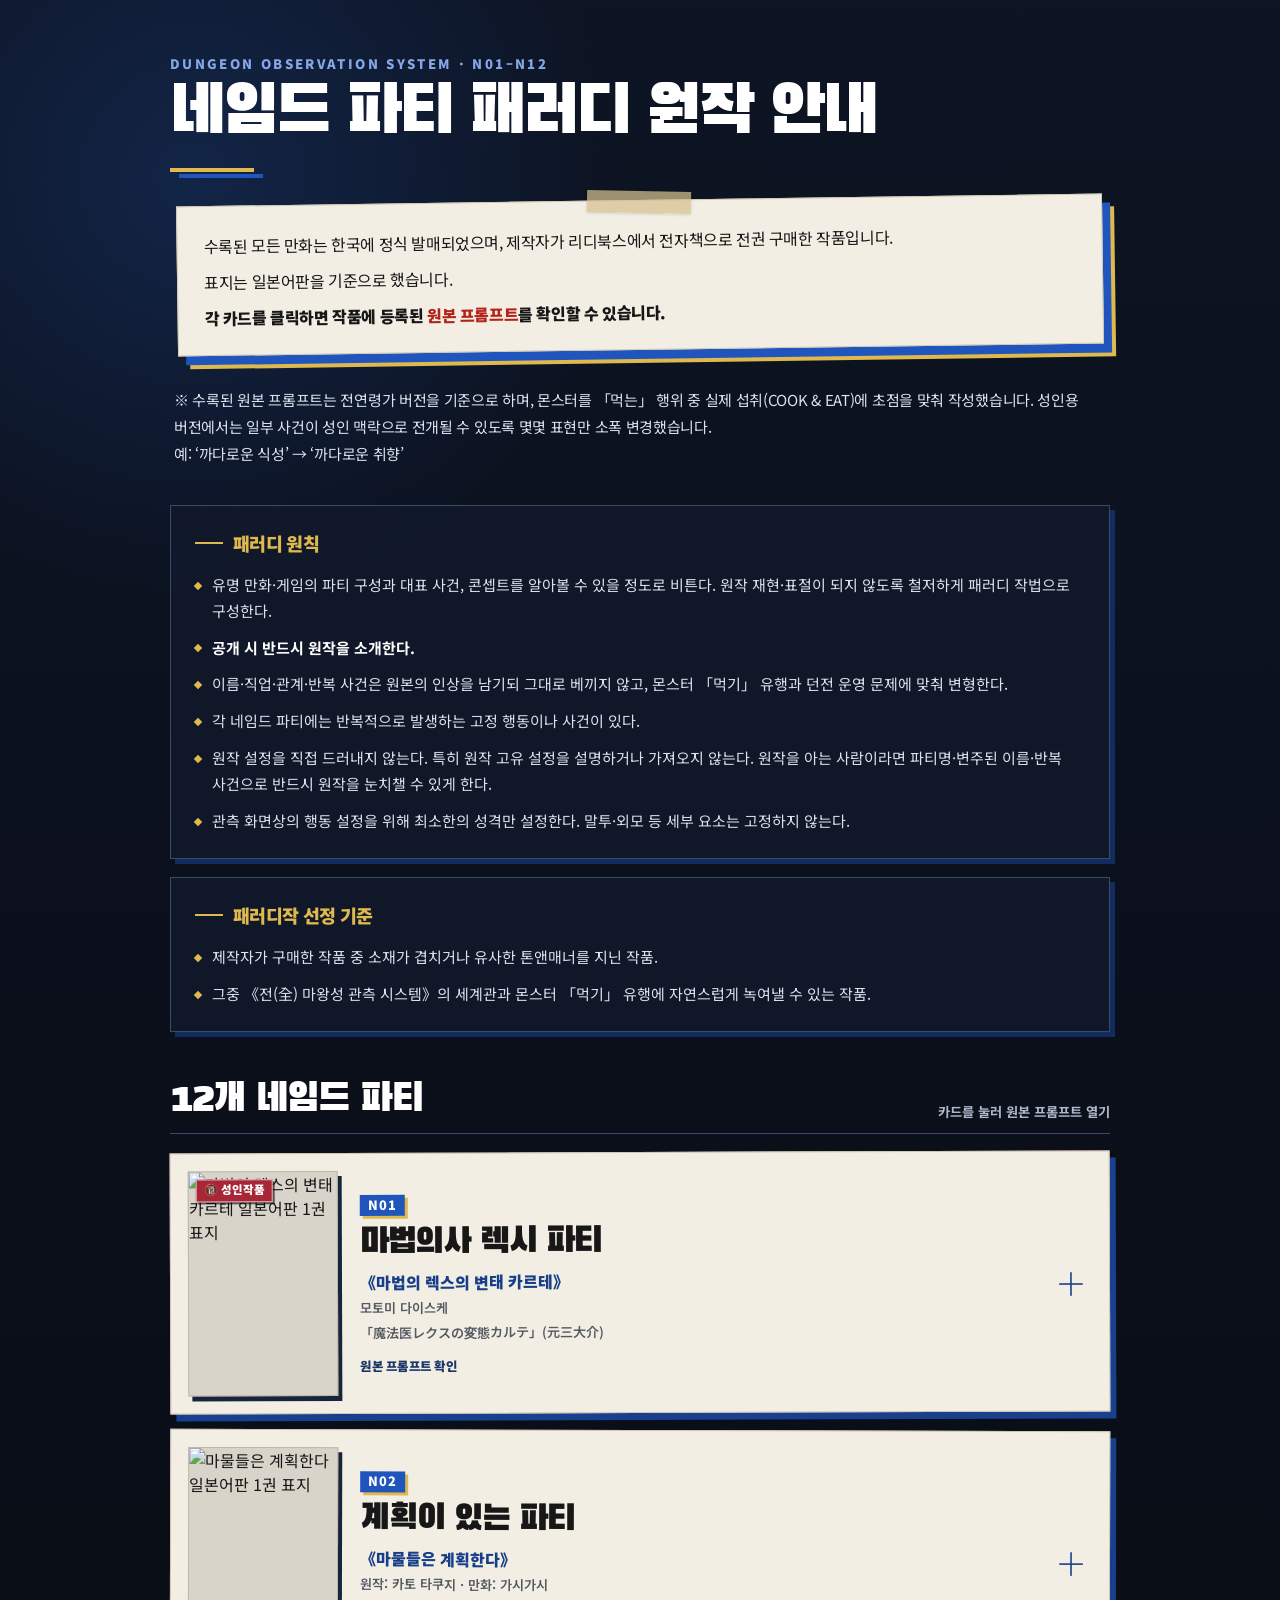
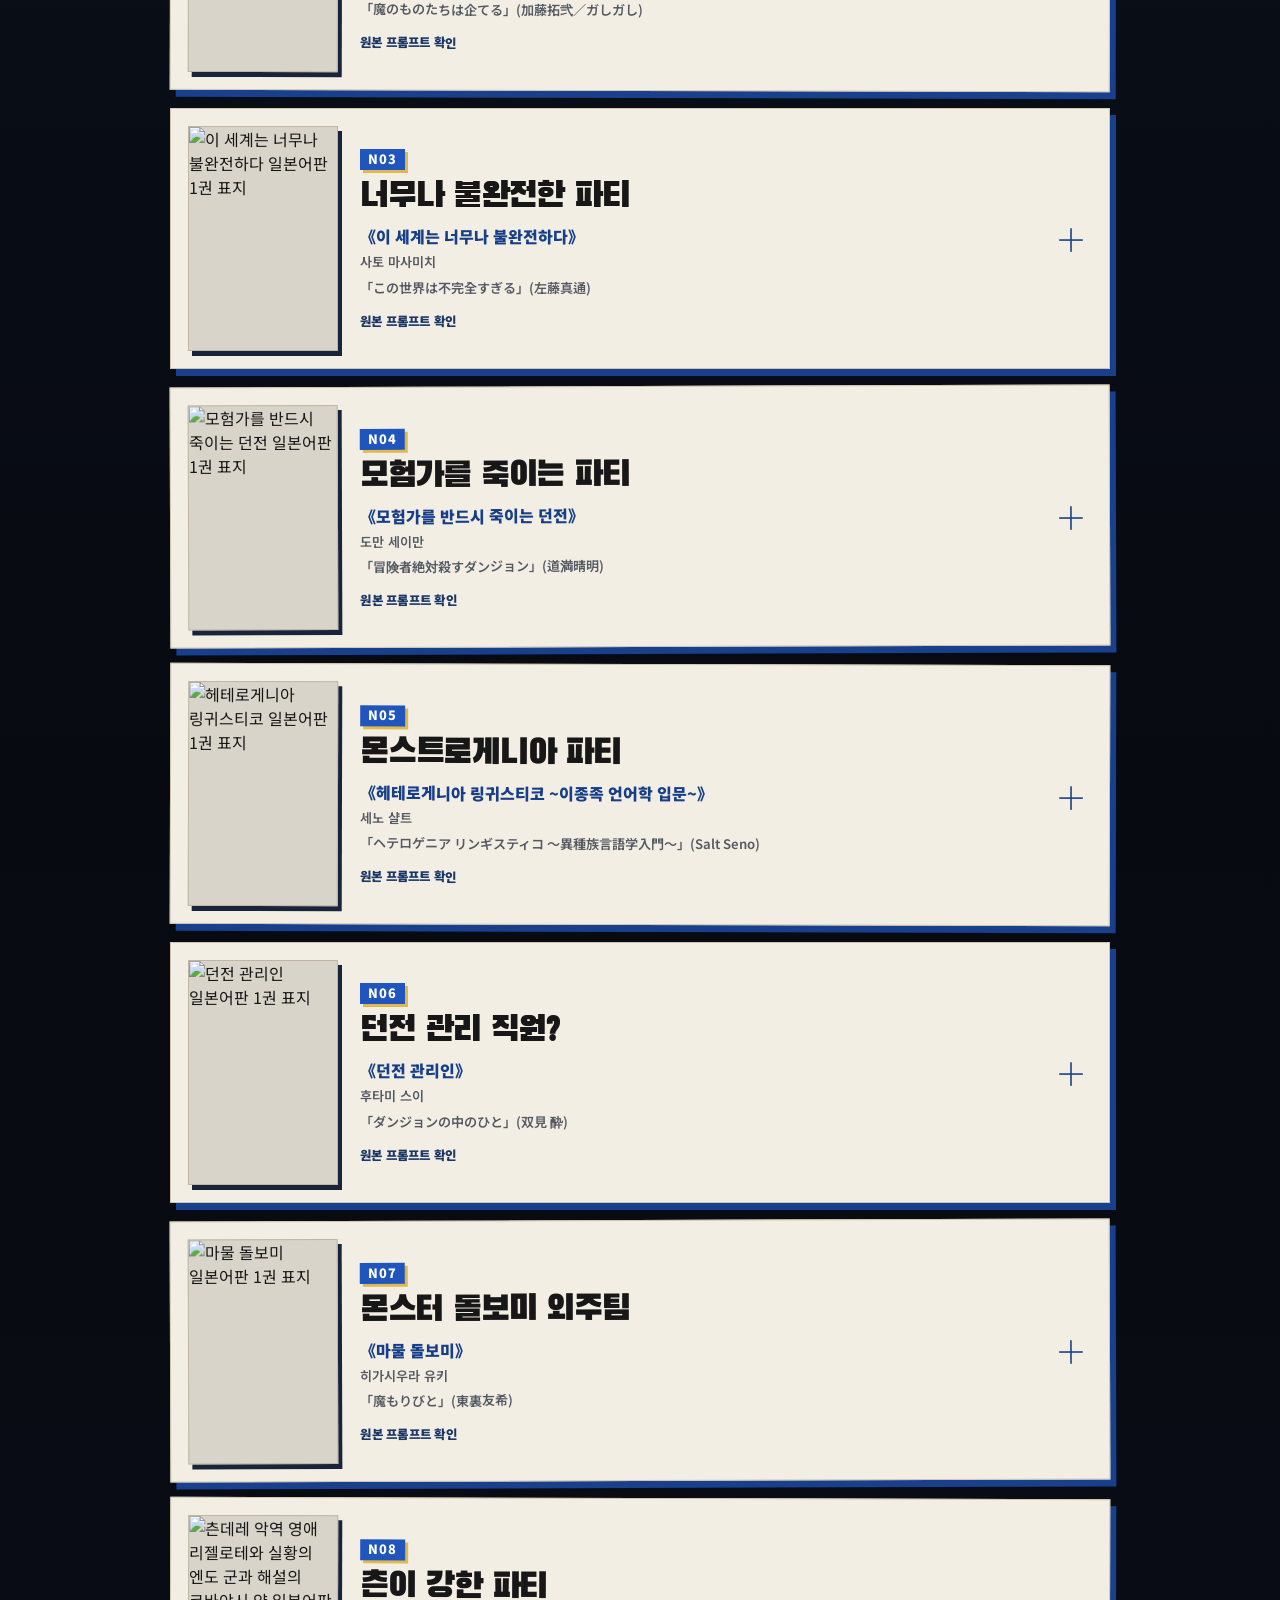
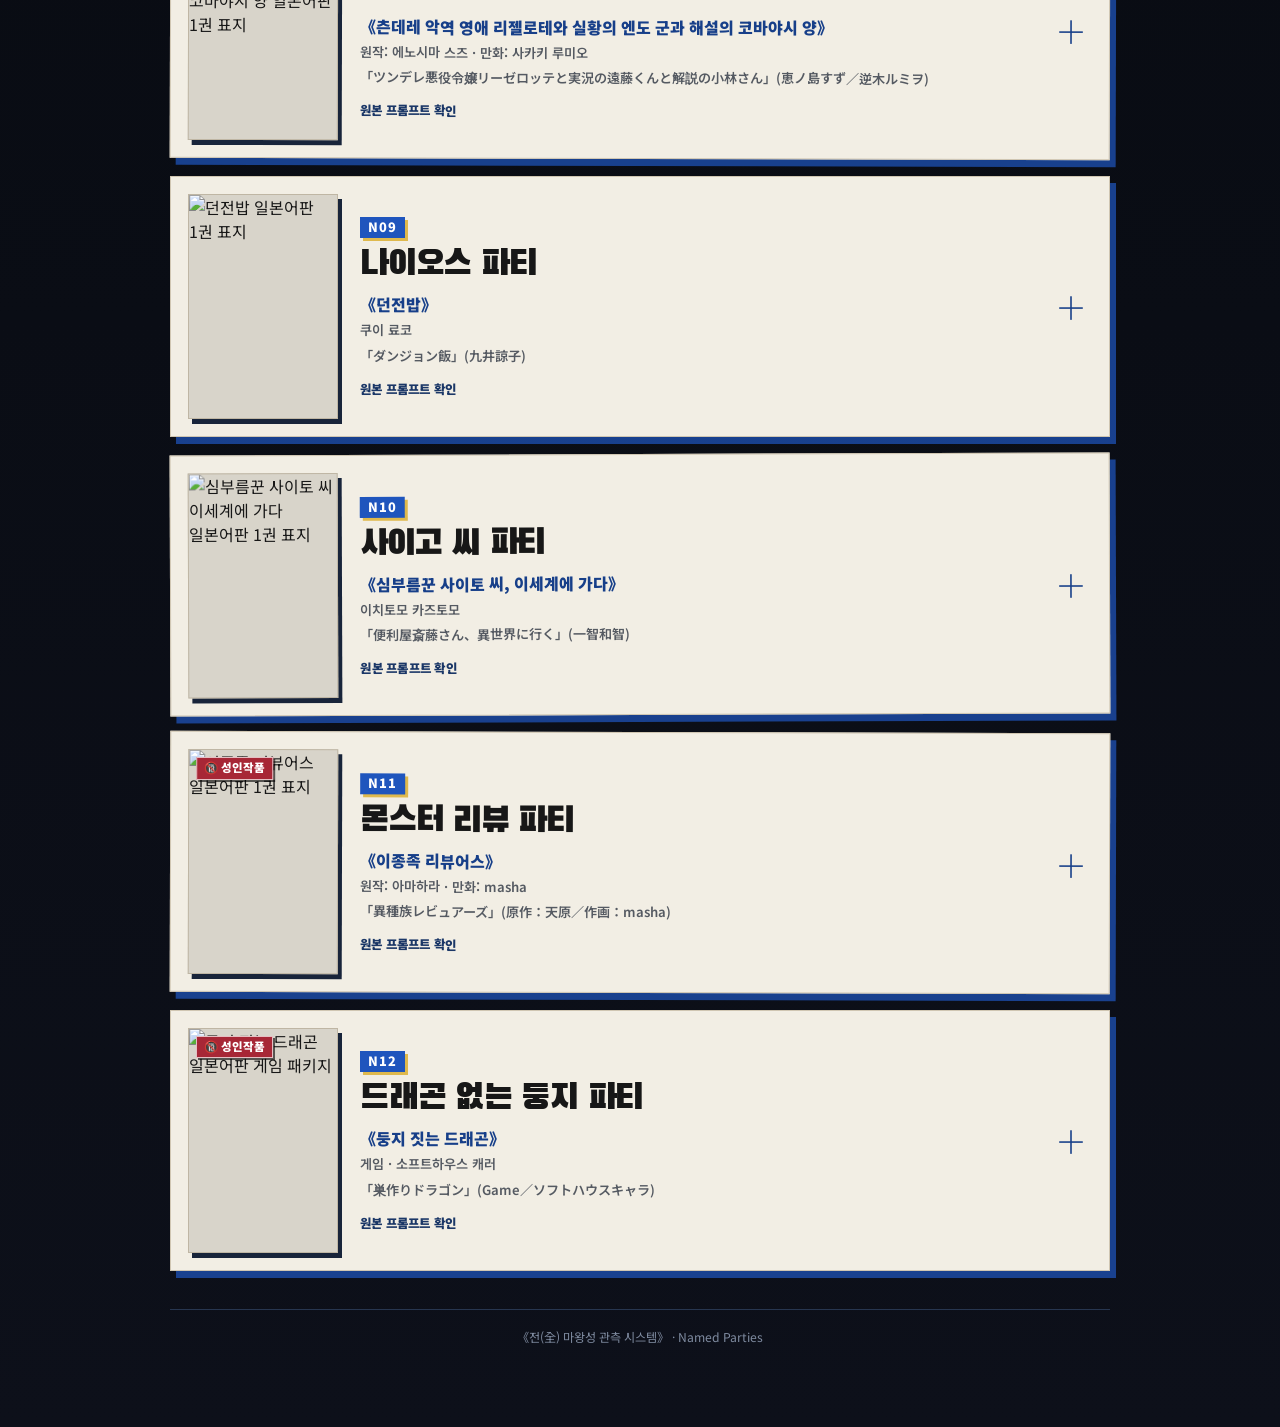
==== dungeon/named-parties.html @ c0ef1262 "Rename index.html to named-parties.html" ====
<!doctype html>
<html lang="ko">
<head>
  <meta charset="utf-8">
  <meta name="viewport" content="width=device-width, initial-scale=1">
  <meta name="description" content="《전(全) 마왕성 관측 시스템》 네임드 파티의 패러디 원작과 원본 프롬프트 안내">
  <title>네임드 파티 패러디 원작 안내</title>
  <link rel="preconnect" href="https://fonts.googleapis.com">
  <link rel="preconnect" href="https://fonts.gstatic.com" crossorigin>
  <link href="https://fonts.googleapis.com/css2?family=Black+Han+Sans&family=Noto+Sans+KR:wght@400;500;600;700;800;900&display=swap" rel="stylesheet">
  <style>
    :root {
      --ink: #0a0d14;
      --navy: #0d1423;
      --navy-2: #15243f;
      --blue: #1f55bd;
      --blue-soft: #86a8e8;
      --gold: #dfb94d;
      --paper: #f2eee4;
      --paper-2: #e5ddcb;
      --text: #171717;
      --muted: #aeb9cc;
      --line: #394b6b;
    }

    * { box-sizing: border-box; }

    html { scroll-behavior: smooth; }

    body {
      margin: 0;
      min-width: 320px;
      overflow-x: hidden;
      color: #eef1f6;
      background:
        radial-gradient(circle at 15% 4%, rgba(35, 86, 178, .26), transparent 27rem),
        linear-gradient(180deg, #0d1423 0%, #070a10 52%, #0d101a 100%);
      font-family: "Noto Sans KR", sans-serif;
      word-break: keep-all;
      overflow-wrap: anywhere;
    }

    body::before {
      content: "";
      position: fixed;
      inset: 0;
      z-index: -1;
      pointer-events: none;
      opacity: .17;
      background-image:
        linear-gradient(rgba(255,255,255,.03) 1px, transparent 1px),
        linear-gradient(90deg, rgba(255,255,255,.03) 1px, transparent 1px);
      background-size: 34px 34px;
    }

    main {
      width: min(100% - 32px, 940px);
      margin: 0 auto;
      padding: 54px 0 80px;
    }

    .eyebrow {
      margin: 0 0 6px;
      color: var(--blue-soft);
      font-size: .82rem;
      font-weight: 900;
      letter-spacing: .18em;
    }

    h1 {
      margin: 0;
      color: #fff;
      font-family: "Black Han Sans", sans-serif;
      font-size: clamp(2rem, 6vw, 4.2rem);
      line-height: 1.05;
      font-weight: 400;
      letter-spacing: -.04em;
    }

    .gold-rule {
      width: 84px;
      height: 4px;
      margin: 18px 0 28px;
      background: var(--gold);
      box-shadow: 9px 6px 0 var(--blue);
    }

    .purchase-note {
      position: relative;
      width: calc(100% - 14px);
      margin: 0 auto 36px;
      padding: 25px 26px 23px;
      color: var(--text);
      background: var(--paper);
      border: 1px solid #d4c9b3;
      box-shadow: 8px 9px 0 var(--blue), 12px 13px 0 var(--gold);
      transform: rotate(-.8deg);
    }

    .purchase-note::before {
      content: "";
      position: absolute;
      top: -10px;
      left: 50%;
      width: 104px;
      height: 22px;
      background: rgba(214, 194, 145, .72);
      box-shadow: 0 1px 3px rgba(0,0,0,.13);
      transform: translateX(-50%) rotate(2deg);
    }

    .purchase-note p {
      margin: 0 0 8px;
      font-size: 1rem;
      line-height: 1.75;
      font-weight: 400;
      letter-spacing: -.025em;
    }

    .purchase-note p:last-child { margin-bottom: 0; }

    .purchase-note strong { font-weight: 900; }

    .prompt-emphasis { color: #b42318; }

    .version-note {
      margin: 0 4px 38px;
      color: #dce2ec;
      font-size: .94rem;
      line-height: 1.8;
      letter-spacing: -.02em;
    }

    .guide-grid {
      display: grid;
      grid-template-columns: minmax(0, 1fr);
      gap: 18px;
      margin-bottom: 46px;
    }

    .guide-panel {
      padding: 24px;
      border: 1px solid var(--line);
      background: rgba(17, 26, 43, .84);
      box-shadow: 5px 5px 0 rgba(31, 85, 189, .42);
    }

    .section-label {
      display: flex;
      align-items: center;
      gap: 10px;
      margin: 0 0 16px;
      color: var(--gold);
      font-size: 1.15rem;
      font-weight: 900;
      letter-spacing: -.035em;
    }

    .section-label::before {
      content: "";
      width: 28px;
      height: 2px;
      flex: none;
      background: var(--gold);
    }

    .guide-panel ul {
      margin: 0;
      padding: 0;
      list-style: none;
    }

    .guide-panel li {
      position: relative;
      margin: 0 0 11px;
      padding-left: 17px;
      color: #dce2ec;
      font-size: .94rem;
      line-height: 1.72;
    }

    .guide-panel li:last-child { margin-bottom: 0; }

    .guide-panel li::before {
      content: "";
      position: absolute;
      top: .72em;
      left: 0;
      width: 6px;
      height: 6px;
      background: var(--gold);
      transform: rotate(45deg);
    }

    .guide-panel strong { color: #fff; }

    .party-heading {
      display: flex;
      align-items: end;
      justify-content: space-between;
      gap: 18px;
      margin: 0 0 18px;
      padding-bottom: 12px;
      border-bottom: 1px solid var(--line);
    }

    .party-heading h2 {
      margin: 0;
      color: #fff;
      font-family: "Black Han Sans", sans-serif;
      font-size: clamp(1.65rem, 4vw, 2.45rem);
      line-height: 1.1;
      font-weight: 400;
      letter-spacing: -.035em;
    }

    .party-heading p {
      margin: 0;
      color: var(--muted);
      font-size: .83rem;
      font-weight: 700;
    }

    .party-list {
      display: grid;
      gap: 17px;
    }

    details.party-card {
      overflow: hidden;
      color: var(--text);
      background: var(--paper);
      border: 1px solid #d0c6b2;
      box-shadow: 6px 7px 0 rgba(31, 85, 189, .72);
      transition: border-color .18s ease, box-shadow .18s ease, transform .18s ease;
    }

    details.party-card:nth-child(3n + 1) { transform: rotate(-.18deg); }
    details.party-card:nth-child(3n + 2) { transform: rotate(.14deg); }

    details.party-card:hover,
    details.party-card:focus-within,
    details.party-card[open] {
      border-color: var(--gold);
      box-shadow: 8px 9px 0 var(--blue), 11px 12px 0 rgba(223, 185, 77, .82);
      transform: rotate(0) translateY(-2px);
    }

    summary {
      position: relative;
      display: grid;
      grid-template-columns: 150px minmax(0, 1fr) 42px;
      gap: 22px;
      align-items: stretch;
      min-height: 218px;
      padding: 17px;
      cursor: pointer;
      list-style: none;
    }

    summary::-webkit-details-marker { display: none; }

    summary:focus-visible {
      outline: 4px solid #5e91ed;
      outline-offset: -4px;
    }

    .cover-frame {
      position: relative;
      align-self: center;
      width: 100%;
      aspect-ratio: 2 / 3;
      overflow: hidden;
      background: #d8d4ca;
      border: 1px solid #bfb6a4;
      box-shadow: 4px 5px 0 #18243a;
    }

    .cover-frame img {
      display: block;
      width: 100%;
      height: 100%;
      object-fit: cover;
    }

    .adult-badge {
      position: absolute;
      top: 7px;
      left: 7px;
      padding: 4px 7px 5px;
      color: #fff;
      background: #a72736;
      border: 1px solid rgba(255,255,255,.7);
      font-size: .72rem;
      line-height: 1;
      font-weight: 900;
      box-shadow: 2px 2px 0 rgba(0,0,0,.6);
    }

    .card-meta {
      align-self: center;
      min-width: 0;
      padding: 4px 0;
    }

    .party-code {
      display: inline-block;
      margin-bottom: 8px;
      padding: 4px 8px;
      color: #fff;
      background: var(--blue);
      font-size: .8rem;
      line-height: 1;
      font-weight: 900;
      letter-spacing: .08em;
      box-shadow: 3px 3px 0 var(--gold);
    }

    .card-meta h3 {
      margin: 0 0 8px;
      font-family: "Black Han Sans", sans-serif;
      font-size: clamp(1.55rem, 4vw, 2.2rem);
      line-height: 1.08;
      font-weight: 400;
      letter-spacing: -.035em;
    }

    .work-title {
      margin: 0 0 4px;
      color: #173f89;
      font-size: 1rem;
      line-height: 1.5;
      font-weight: 900;
    }

    .author,
    .jp-title {
      margin: 0;
      font-size: .82rem;
      line-height: 1.55;
      font-weight: 600;
      color: #555a62;
    }

    .jp-title { margin-top: 5px; }

    .open-label {
      display: inline-block;
      margin-top: 14px;
      color: #1b3767;
      font-size: .78rem;
      font-weight: 900;
      letter-spacing: .02em;
    }

    .fold-icon {
      align-self: center;
      justify-self: center;
      color: #173f89;
      font-size: 2rem;
      line-height: 1;
      font-weight: 300;
      transition: transform .22s ease, color .22s ease;
    }

    details[open] .fold-icon {
      color: #a27506;
      transform: rotate(45deg);
    }

    .prompt-body {
      padding: 25px 27px 28px;
      color: #e8edf5;
      background:
        linear-gradient(135deg, rgba(32, 79, 165, .2), transparent 38%),
        var(--navy);
      border-top: 4px solid var(--gold);
      animation: reveal .24s ease-out;
    }

    @keyframes reveal {
      from { opacity: 0; transform: translateY(-8px); }
      to { opacity: 1; transform: translateY(0); }
    }

    .prompt-title {
      margin: 0 0 17px;
      color: var(--gold);
      font-size: 1.04rem;
      line-height: 1.5;
      font-weight: 900;
    }

    .roster {
      margin: 0 0 19px;
      padding: 14px 16px;
      background: #080d17;
      border-left: 4px solid var(--blue);
    }

    .roster p {
      margin: 0 0 6px;
      font-size: .9rem;
      line-height: 1.62;
    }

    .roster p:last-child { margin-bottom: 0; }
    .roster strong { color: #fff; }

    .prompt-body ul {
      margin: 0;
      padding-left: 1.35rem;
    }

    .prompt-body li {
      margin: 0 0 9px;
      padding-left: 3px;
      font-size: .94rem;
      line-height: 1.72;
    }

    .prompt-body li:last-child { margin-bottom: 0; }
    .prompt-body strong { color: #fff; }

    footer {
      margin-top: 38px;
      padding-top: 18px;
      color: #7f8ba0;
      border-top: 1px solid #273650;
      font-size: .76rem;
      line-height: 1.6;
      text-align: center;
    }

    @media (max-width: 700px) {
      main { width: min(100% - 22px, 940px); padding-top: 36px; }
      .guide-grid { grid-template-columns: 1fr; }
      .purchase-note { padding: 23px 20px 21px; }
      summary { grid-template-columns: 112px minmax(0, 1fr); gap: 16px; min-height: 185px; padding: 14px; }
      .fold-icon { position: absolute; right: 14px; bottom: 13px; font-size: 1.65rem; }
      .card-meta h3 { padding-right: 20px; }
      .prompt-body { padding: 22px 19px 24px; }
      .party-heading { display: block; }
      .party-heading p { margin-top: 8px; }
    }

    @media (max-width: 430px) {
      .purchase-note p,
      .guide-panel li,
      .prompt-body li { font-size: .9rem; }
      .guide-panel { padding: 20px 17px; }
      summary { grid-template-columns: 92px minmax(0, 1fr); gap: 13px; min-height: 160px; padding: 12px; }
      .party-code { margin-bottom: 6px; font-size: .7rem; }
      .card-meta h3 { margin-bottom: 5px; font-size: 1.45rem; }
      .work-title { font-size: .88rem; }
      .author, .jp-title { font-size: .74rem; }
      .open-label { display: none; }
    }

    @media (prefers-reduced-motion: reduce) {
      html { scroll-behavior: auto; }
      *, *::before, *::after { animation: none !important; transition: none !important; }
    }
  </style>
</head>
<body>
  <main>
    <header>
      <p class="eyebrow">DUNGEON OBSERVATION SYSTEM · N01–N12</p>
      <h1>네임드 파티 패러디 원작 안내</h1>
      <div class="gold-rule" aria-hidden="true"></div>

      <div class="purchase-note">
        <p>수록된 모든 만화는 한국에 정식 발매되었으며, 제작자가 리디북스에서 전자책으로 전권 구매한 작품입니다.</p>
        <p>표지는 일본어판을 기준으로 했습니다.</p>
        <p><strong>각 카드를 클릭하면 작품에 등록된 <span class="prompt-emphasis">원본 프롬프트</span>를 확인할 수 있습니다.</strong></p>
      </div>

      <p class="version-note">※ 수록된 원본 프롬프트는 전연령가 버전을 기준으로 하며, 몬스터를 「먹는」 행위 중 실제 섭취(COOK &amp; EAT)에 초점을 맞춰 작성했습니다. 성인용 버전에서는 일부 사건이 성인 맥락으로 전개될 수 있도록 몇몇 표현만 소폭 변경했습니다.<br>예: ‘까다로운 식성’ → ‘까다로운 취향’</p>

      <div class="guide-grid">
        <section class="guide-panel" aria-labelledby="principles-title">
          <h2 class="section-label" id="principles-title">패러디 원칙</h2>
          <ul>
            <li>유명 만화·게임의 파티 구성과 대표 사건, 콘셉트를 알아볼 수 있을 정도로 비튼다. 원작 재현·표절이 되지 않도록 철저하게 패러디 작법으로 구성한다.</li>
            <li><strong>공개 시 반드시 원작을 소개한다.</strong></li>
            <li>이름·직업·관계·반복 사건은 원본의 인상을 남기되 그대로 베끼지 않고, 몬스터 「먹기」 유행과 던전 운영 문제에 맞춰 변형한다.</li>
            <li>각 네임드 파티에는 반복적으로 발생하는 고정 행동이나 사건이 있다.</li>
            <li>원작 설정을 직접 드러내지 않는다. 특히 원작 고유 설정을 설명하거나 가져오지 않는다. 원작을 아는 사람이라면 파티명·변주된 이름·반복 사건으로 반드시 원작을 눈치챌 수 있게 한다.</li>
            <li>관측 화면상의 행동 설정을 위해 최소한의 성격만 설정한다. 말투·외모 등 세부 요소는 고정하지 않는다.</li>
          </ul>
        </section>

        <section class="guide-panel" aria-labelledby="criteria-title">
          <h2 class="section-label" id="criteria-title">패러디작 선정 기준</h2>
          <ul>
            <li>제작자가 구매한 작품 중 소재가 겹치거나 유사한 톤앤매너를 지닌 작품.</li>
            <li>그중 《전(全) 마왕성 관측 시스템》의 세계관과 몬스터 「먹기」 유행에 자연스럽게 녹여낼 수 있는 작품.</li>
          </ul>
        </section>
      </div>
    </header>

    <section aria-labelledby="party-list-title">
      <div class="party-heading">
        <h2 id="party-list-title">12개 네임드 파티</h2>
        <p>카드를 눌러 원본 프롬프트 열기</p>
      </div>

      <div class="party-list">
        <details class="party-card">
          <summary>
            <div class="cover-frame">
              <img src="https://raw.githubusercontent.com/Ej761/publish/main/dungeon/N01.webp" alt="마법의 렉스의 변태 카르테 일본어판 1권 표지">
              <span class="adult-badge">🔞 성인작품</span>
            </div>
            <div class="card-meta">
              <span class="party-code">N01</span>
              <h3>마법의사 렉시 파티</h3>
              <p class="work-title">《마법의 렉스의 변태 카르테》</p>
              <p class="author">모토미 다이스케</p>
              <p class="jp-title" lang="ja">「魔法医レクスの変態カルテ」(元三大介)</p>
              <span class="open-label">원본 프롬프트 확인</span>
            </div>
            <span class="fold-icon" aria-hidden="true">＋</span>
          </summary>
          <div class="prompt-body">
            <h4 class="prompt-title">[N01] 파티명 “마법의사 렉시 파티”</h4>
            <div class="roster">
              <p><strong>렉시:</strong> 인간 마법의사·마법사/女·중년/ISTJ, 의사윤리·상식인</p>
              <p><strong>벨마르:</strong> 마족 인큐버스/男/ESTP, 불량·능청</p>
            </div>
            <ul>
              <li>마법약 재료를 채집하러 온 모범적인 파티.</li>
              <li>몬스터를 먹지 않는다. 대신 몬스터를 「먹으려다」 설명하기 민망한 응급실 괴담급 사고를 낸 모험가 일행과 조우하며, 렉시가 호되게 꾸짖고 치료.</li>
              <li>렉시가 과거 용사였음이 밝혀지는 사건이 드물게 발생해 패널·모험가·마족 팬들이 술렁인다.</li>
              <li>벨마르는 간헐적으로 몬스터를 「먹으려」 하나 늘 렉시에게 아슬아슬하게 저지당함.</li>
              <li>벨마르는 몬스터를 「먹은」 전과자, 이유불명 렉시에게 전력을 봉인당한 채 동행 중. 각자 방식으로 전과에 부정적 반응을 보이지만, 봉인자가 용사임이 확인되면 책임은 용사 쪽이라며 넘어간다.</li>
            </ul>
          </div>
        </details>

        <details class="party-card">
          <summary>
            <div class="cover-frame">
              <img src="https://raw.githubusercontent.com/Ej761/publish/main/dungeon/N02.webp" alt="마물들은 계획한다 일본어판 1권 표지" loading="lazy">
            </div>
            <div class="card-meta">
              <span class="party-code">N02</span>
              <h3>계획이 있는 파티</h3>
              <p class="work-title">《마물들은 계획한다》</p>
              <p class="author">원작: 카토 타쿠지 · 만화: 가시가시</p>
              <p class="jp-title" lang="ja">「魔のものたちは企てる」(加藤拓弐／ガしガし)</p>
              <span class="open-label">원본 프롬프트 확인</span>
            </div>
            <span class="fold-icon" aria-hidden="true">＋</span>
          </summary>
          <div class="prompt-body">
            <h4 class="prompt-title">[N02] 파티명 “계획이 있는 파티”</h4>
            <div class="roster">
              <p><strong>[체체/슈/가츠]:</strong> 인간/직업·성별 랜덤/INTJ, 집요·탐구광</p>
              <p><strong>리체:</strong> 인간 주술사/女/ISTJ, 무뚝뚝·담담</p>
            </div>
            <ul>
              <li>둘 다 정체를 숨기고 인간 모험가의 모습으로 등장. ‘긍휼의 사신’은 [체체/슈/가츠] 중 하나의 이름으로 나타나며, 성별과 직업은 랜덤.</li>
              <li>‘긍휼의 사신’은 집요할 정도로 꼼꼼하게 던전 시설·함정·몬스터를 조사하고, 리체가 보조한다.</li>
              <li>조사가 「먹으려는」 행동처럼 보일 수는 있으나, 절대 몬스터를 먹진 않는다.</li>
              <li>수상히 여기면 정체가 밝혀진다. [체체/슈/가츠]는 이웃 던전의 기술개발국 국장이 변장한 모습. ‘긍휼의 사신’이라는 마족이며, 통칭 ‘긍휼경’. 리체는 그의 임프 조수. → 즉, 경쟁사의 암행 벤치마킹.</li>
            </ul>
          </div>
        </details>

        <details class="party-card">
          <summary>
            <div class="cover-frame">
              <img src="https://raw.githubusercontent.com/Ej761/publish/main/dungeon/N03.webp" alt="이 세계는 너무나 불완전하다 일본어판 1권 표지" loading="lazy">
            </div>
            <div class="card-meta">
              <span class="party-code">N03</span>
              <h3>너무나 불완전한 파티</h3>
              <p class="work-title">《이 세계는 너무나 불완전하다》</p>
              <p class="author">사토 마사미치</p>
              <p class="jp-title" lang="ja">「この世界は不完全すぎる」(左藤真通)</p>
              <span class="open-label">원본 프롬프트 확인</span>
            </div>
            <span class="fold-icon" aria-hidden="true">＋</span>
          </summary>
          <div class="prompt-body">
            <h4 class="prompt-title">[N03] 파티명 “너무나 불완전한 파티”</h4>
            <div class="roster">
              <p><strong>히가:</strong> 인간 도적/男/근육질·비무장·아이템多배낭/ISTJ</p>
              <p><strong>리코라:</strong> 인간 도적/女/단신·마을주민풍/ESFJ</p>
              <p><strong>아미노:</strong> 하플링 주술사/男/비무장·화구/ISFJ</p>
              <p><strong>아키나:</strong> 엘프 경갑대검사/女/ESFP</p>
            </div>
            <ul>
              <li>모험가로 위장한 던전품질 검수단. 기묘한 조합·무장이나 비정상적으로 강함.</li>
              <li>공략 중 결함을 발견한다. 과밀·작동·규격·동선 문제부터 보물·소재 획득 허점까지, 결함 규모는 랜덤.</li>
              <li>문을 수없이 여닫거나 일부러 함정을 밟고 벽에 몸을 비비는 등 희한한 검수작업을 반복하며 보고서 작성.</li>
              <li>몬스터 상호작용 확인을 위해 핥거나 맛보거나 일부러 먹혀보는 등 수상한 검증도 수행한다.</li>
              <li>관제실은 기행으로 여기다가 결함이 연달아 적발되면 점점 감사 현장처럼 긴장한다.</li>
            </ul>
          </div>
        </details>

        <details class="party-card">
          <summary>
            <div class="cover-frame">
              <img src="https://raw.githubusercontent.com/Ej761/publish/main/dungeon/N04.webp" alt="모험가를 반드시 죽이는 던전 일본어판 1권 표지" loading="lazy">
            </div>
            <div class="card-meta">
              <span class="party-code">N04</span>
              <h3>모험가를 죽이는 파티</h3>
              <p class="work-title">《모험가를 반드시 죽이는 던전》</p>
              <p class="author">도만 세이만</p>
              <p class="jp-title" lang="ja">「冒険者絶対殺すダンジョン」(道満晴明)</p>
              <span class="open-label">원본 프롬프트 확인</span>
            </div>
            <span class="fold-icon" aria-hidden="true">＋</span>
          </summary>
          <div class="prompt-body">
            <h4 class="prompt-title">[N04] 파티명 “모험가를 죽이는 파티”</h4>
            <div class="roster">
              <p><strong>나이트:</strong> 인간 검사/女·장신/ISTP, 나른·영리</p>
              <p><strong>이이네:</strong> 인간 도적/女·단신/ESTP, 저돌적·허당</p>
            </div>
            <ul>
              <li>타 던전의 현직 직원. 복지용 무료입장권으로 모험가 신분 방문. 순수 휴가. 벤치마킹 목적 없음.</li>
              <li>직업병으로 비품을 정리하고 함정을 수리하며 쓰레기·시체를 치운다.</li>
              <li>처음에는 쉬엄쉬엄 구경하지만, 몬스터 괴롭힘·시설 파손 등 민폐를 목격하고 분노하며 돌변. 던전의 함정·구조·몬스터를 활용해 민폐 모험가들을 죽인다.</li>
              <li>몬스터를 「먹지는」 않으나, 모험가를 몬스터에게 「먹여서」 처리하는 데엔 거리낌이 없다.</li>
              <li>살해 후 현장을 청소하고 비품까지 원위치한 뒤 아무렇지 않게 탐색을 재개.</li>
              <li>정리·수리·청소 중 사고에 휘말려 사망하거나, 퇴장 중 사고에 휘말려 사망.</li>
            </ul>
          </div>
        </details>

        <details class="party-card">
          <summary>
            <div class="cover-frame">
              <img src="https://raw.githubusercontent.com/Ej761/publish/main/dungeon/N05.webp" alt="헤테로게니아 링귀스티코 일본어판 1권 표지" loading="lazy">
            </div>
            <div class="card-meta">
              <span class="party-code">N05</span>
              <h3>몬스트로게니아 파티</h3>
              <p class="work-title">《헤테로게니아 링귀스티코 ~이종족 언어학 입문~》</p>
              <p class="author">세노 샬트</p>
              <p class="jp-title" lang="ja">「ヘテロゲニア リンギスティコ ～異種族言語学入門～」(Salt Seno)</p>
              <span class="open-label">원본 프롬프트 확인</span>
            </div>
            <span class="fold-icon" aria-hidden="true">＋</span>
          </summary>
          <div class="prompt-body">
            <h4 class="prompt-title">[N05] 파티명 “몬스트로게니아 파티”</h4>
            <div class="roster">
              <p><strong>교수:</strong> 인간 몬스터학자/男·중년/ENTP, 온화·괴짜</p>
              <p><strong>하바카:</strong> 인간 몬스터학자/男·청년/INTP, 온화·탐구적</p>
            </div>
            <ul>
              <li>몬스터의 의사소통 방식을 조사하러 온 사제 관계. 울음소리·동작·냄새·접촉·먹이교환 등을 기록하고 직접 따라하며 의사소통을 시도.</li>
              <li>모방이 지나쳐 몬스터를 「먹으려는」 행동처럼 보이기도 하며, 위험한 상황에도 굴하지 않고 의미를 분석하려 한다.</li>
              <li><strong>전투 능력 전무.</strong> 매번 죽기 직전까지 몰리고, 지식·임기응변과 몬스터 의사소통으로 위기를 벗어난다.</li>
              <li>몬스터를 먹지는 않으나, 먹이를 맛보고 배설물·사체·몬스터에게 죽은 모험가 시체를 뒤지며, 살아남은 피해자를 붙잡아 인터뷰하는 등 수상한 조사를 반복한다.</li>
            </ul>
          </div>
        </details>

        <details class="party-card">
          <summary>
            <div class="cover-frame">
              <img src="https://raw.githubusercontent.com/Ej761/publish/main/dungeon/N06.webp" alt="던전 관리인 일본어판 1권 표지" loading="lazy">
            </div>
            <div class="card-meta">
              <span class="party-code">N06</span>
              <h3>던전 관리 직원?</h3>
              <p class="work-title">《던전 관리인》</p>
              <p class="author">후타미 스이</p>
              <p class="jp-title" lang="ja">「ダンジョンの中のひと」(双見 酔)</p>
              <span class="open-label">원본 프롬프트 확인</span>
            </div>
            <span class="fold-icon" aria-hidden="true">＋</span>
          </summary>
          <div class="prompt-body">
            <h4 class="prompt-title">[N06] 파티명 “던전 관리 직원?”</h4>
            <div class="roster">
              <p><strong>클로이:</strong> 인간 도적/女·단독/ISTP, 침착·커뮤증</p>
            </div>
            <ul>
              <li>던전 운영과 무관한 순수 모험가. 도적 기술뿐 아니라 신체·전투·마법까지 뛰어나, 혼자 던전을 완전 공략하고 몬스터와 보물을 싹쓸이할 수 있는 오버스펙.</li>
              <li>평범하게 공략을 시작하지만, 혼자 장치와 몬스터를 능숙하게 공략하는 모습 때문에 <strong>내부 직원들이 타 부서 파견자로 착각</strong>한다. 직원들은 자연스럽게 업무를 맡기기 시작 → 점점 모험가 신분으로 직원 업무를 수행하게 되고, 공략로보다 직원 통로를 더 자주 오가게 된다.</li>
              <li>말비나·멜빈을 포함한 <strong>관제실 전원이 클로이를 직원으로 오인</strong>해 ‘왜 계속 관측 대상으로 잡히는지’ 시스템 오류를 의심한다. 한참 뒤에야 입장료를 내고 들어온 모험가임을 알아챈다.</li>
            </ul>
          </div>
        </details>

        <details class="party-card">
          <summary>
            <div class="cover-frame">
              <img src="https://raw.githubusercontent.com/Ej761/publish/main/dungeon/N07.webp" alt="마물 돌보미 일본어판 1권 표지" loading="lazy">
            </div>
            <div class="card-meta">
              <span class="party-code">N07</span>
              <h3>몬스터 돌보미 외주팀</h3>
              <p class="work-title">《마물 돌보미》</p>
              <p class="author">히가시우라 유키</p>
              <p class="jp-title" lang="ja">「魔もりびと」(東裏友希)</p>
              <span class="open-label">원본 프롬프트 확인</span>
            </div>
            <span class="fold-icon" aria-hidden="true">＋</span>
          </summary>
          <div class="prompt-body">
            <h4 class="prompt-title">[N07] 파티명 “몬스터 돌보미 외주팀”</h4>
            <div class="roster">
              <p><strong>아리아스:</strong> 엘프/몬스터 돌보미·前모험가/女/ENFP, 정많은</p>
              <p><strong>라몬:</strong> 인간/몬스터 돌보미/男·노년/ISTP, 노련·거침없는</p>
            </div>
            <ul>
              <li>몬스터육성부 실무진이 고용한 모범적인 <strong>전문 돌봄 외주팀</strong>. 현장에서 생태를 확인하며 먹이·건강·성장·육아 문제를 해결한다.</li>
              <li>배설물 확인, 입에 손 넣기, 먹이 씹어주기, 삼켜지기 등 충격적인 돌봄 행위가 관측되나, 보틀이 방치한 문제를 대신 수습 중임이 드러난다.</li>
              <li>보틀 미참여: 패널들이 외주팀의 실무와 보틀의 행태를 비교하며 부재중인 보틀을 가루가 되도록 깐다.</li>
              <li>보틀 참여: 같은 이유로 면전에서 까이지만, 보틀은 오직 몬스터만 귀여워한다. 몬스터들의 만족을 자신의 규탄이 이끌어낸 제도 개선으로 해석하며 자화자찬한다.</li>
            </ul>
          </div>
        </details>

        <details class="party-card">
          <summary>
            <div class="cover-frame">
              <img src="https://raw.githubusercontent.com/Ej761/publish/main/dungeon/N08.webp" alt="츤데레 악역 영애 리젤로테와 실황의 엔도 군과 해설의 코바야시 양 일본어판 1권 표지" loading="lazy">
            </div>
            <div class="card-meta">
              <span class="party-code">N08</span>
              <h3>츤이 강한 파티</h3>
              <p class="work-title">《츤데레 악역 영애 리젤로테와 실황의 엔도 군과 해설의 코바야시 양》</p>
              <p class="author">원작: 에노시마 스즈 · 만화: 사카키 루미오</p>
              <p class="jp-title" lang="ja">「ツンデレ悪役令嬢リーゼロッテと実況の遠藤くんと解説の小林さん」(恵ノ島すず／逆木ルミヲ)</p>
              <span class="open-label">원본 프롬프트 확인</span>
            </div>
            <span class="fold-icon" aria-hidden="true">＋</span>
          </summary>
          <div class="prompt-body">
            <h4 class="prompt-title">[N08] 파티명 “츤이 강한 파티”</h4>
            <div class="roster">
              <p><strong>라이젤롯:</strong> 인간 마법사/女/ESTJ, 성실·츤데레</p>
              <p><strong>자크:</strong> 인간 성기사/男/ENFJ, 다정·모범</p>
              <p><strong>파인:</strong> 인간 전사/女/ESFP, 명랑·대담</p>
            </div>
            <ul>
              <li>라이젤롯과 자크는 약혼관계, 파인은 둘 관계를 응원하는 후배 모험가. 소재를 구하러 왔고, 파인은 몬스터 「먹기」에 아주 조금 관심.</li>
              <li>라이젤롯은 전형적인 츤데레 악역영애. 자크와 파인의 행동을 모욕적으로 방해한다.</li>
              <li><strong>정체불명의 외부중계가 관제실에 혼선 송출</strong>되어 내부중계를 빈번히 가로챈다. 외부실황(男)은 라이젤롯의 행동에 “츤이 강합니다!”라며 흥분, 외부해설(女)은 츤데레인 이유를 구구절절 해석한다.</li>
              <li>말비나는 실황권을 되찾으려 목소리를 높이고, 멜빈은 외부해설까지 해설. 패널들은 사건보다 중계충돌과 츤데레 진위를 두고 논쟁.</li>
            </ul>
          </div>
        </details>

        <details class="party-card">
          <summary>
            <div class="cover-frame">
              <img src="https://raw.githubusercontent.com/Ej761/publish/main/dungeon/N09.webp" alt="던전밥 일본어판 1권 표지" loading="lazy">
            </div>
            <div class="card-meta">
              <span class="party-code">N09</span>
              <h3>나이오스 파티</h3>
              <p class="work-title">《던전밥》</p>
              <p class="author">쿠이 료코</p>
              <p class="jp-title" lang="ja">「ダンジョン飯」(九井諒子)</p>
              <span class="open-label">원본 프롬프트 확인</span>
            </div>
            <span class="fold-icon" aria-hidden="true">＋</span>
          </summary>
          <div class="prompt-body">
            <h4 class="prompt-title">[N09] 파티명 “나이오스 파티”</h4>
            <div class="roster">
              <p><strong>나이오스:</strong> 인간 중갑전사/男/INTP, 마이페이스·탐구광</p>
              <p><strong>페린:</strong> 인간 신성마법사/女/INFP, 온화·엉뚱</p>
              <p><strong>메르실:</strong> 하프엘프 마법사/女/ISFJ, 예민·상식적</p>
              <p><strong>칠색:</strong> 하플링 도적/男/ISTJ, 신중·현실적</p>
              <p><strong>젠지:</strong> 드워프 전사/男/ISTP, 우직·살뜰</p>
            </div>
            <ul>
              <li>나이오스와 페린은 몬스터를 「먹는」 데 관심이 크다. 젠지는 중립적이며 나머지는 질색한다.</li>
              <li>숙련 파티지만 입장 후 얼마 지나지 않아 <strong>페린이 사고에 휘말려 반드시 사망</strong>한다. 일행은 ‘잠깐’ 슬퍼한 뒤 교회 부활을 믿고 탐색 재개.</li>
              <li>이후 나이오스는 반드시 일행 몰래 몬스터를 ‘잘못된’ 방법으로 「먹으려」 하고, 들킨다. 젠지가 ‘올바른’ 방법을 알려주고, 나이오스 혼자 남아 몬스터를 마저 「먹는다」.</li>
            </ul>
          </div>
        </details>

        <details class="party-card">
          <summary>
            <div class="cover-frame">
              <img src="https://raw.githubusercontent.com/Ej761/publish/main/dungeon/N10.webp" alt="심부름꾼 사이토 씨 이세계에 가다 일본어판 1권 표지" loading="lazy">
            </div>
            <div class="card-meta">
              <span class="party-code">N10</span>
              <h3>사이고 씨 파티</h3>
              <p class="work-title">《심부름꾼 사이토 씨, 이세계에 가다》</p>
              <p class="author">이치토모 카즈토모</p>
              <p class="jp-title" lang="ja">「便利屋斎藤さん、異世界に行く」(一智和智)</p>
              <span class="open-label">원본 프롬프트 확인</span>
            </div>
            <span class="fold-icon" aria-hidden="true">＋</span>
          </summary>
          <div class="prompt-body">
            <h4 class="prompt-title">[N10] 파티명 “사이고 씨 파티”</h4>
            <div class="roster">
              <p><strong>사이고 씨:</strong> 인간 심부름꾼/男/ISFJ, 겸손·세심</p>
              <p><strong>엘자:</strong> 인간 중전사/女/ISFP, 강직·수줍</p>
              <p><strong>멀린:</strong> 인간 마법사/男·노년/ENTP, 유능·허당</p>
              <p><strong>라팡핑:</strong> 요정 성직자/女·소형/ESTJ, 야무짐</p>
            </div>
            <ul>
              <li>역할 분담이 안정적인 모범 정석 파티. 사이고 씨는 일종의 도적 포지션, 뭐든 한다.</li>
              <li><strong>문제행동·기행이 전혀 없어</strong> 중계 재미와 텐션이 떨어진다.</li>
              <li>[엘자 점액·곤충·촉수 몬스터 기피/멀린 주문 망각/라팡핑 치료비 요구]로 인한 소란이 문제행동으로 오인되어 관측.</li>
              <li>지켜보면 평범한 돌발상황으로 판명된다. 사이고 씨가 생활기술과 임기응변으로 수습하고 공략을 재개.</li>
              <li>관제실은 <strong>재미없다며 곧 화면을 돌린다.</strong> 다시 잡혀도 착실히 공략 중이라 금방 다른 대상으로 전환한다.</li>
            </ul>
          </div>
        </details>

        <details class="party-card">
          <summary>
            <div class="cover-frame">
              <img src="https://raw.githubusercontent.com/Ej761/publish/main/dungeon/N11.webp" alt="이종족 리뷰어스 일본어판 1권 표지" loading="lazy">
              <span class="adult-badge">🔞 성인작품</span>
            </div>
            <div class="card-meta">
              <span class="party-code">N11</span>
              <h3>몬스터 리뷰 파티</h3>
              <p class="work-title">《이종족 리뷰어스》</p>
              <p class="author">원작: 아마하라 · 만화: masha</p>
              <p class="jp-title" lang="ja">「異種族レビュアーズ」(原作：天原／作画：masha)</p>
              <span class="open-label">원본 프롬프트 확인</span>
            </div>
            <span class="fold-icon" aria-hidden="true">＋</span>
          </summary>
          <div class="prompt-body">
            <h4 class="prompt-title">[N11] 파티명 “몬스터 리뷰 파티”</h4>
            <div class="roster">
              <p><strong>스탱크:</strong> 인간 검사/男/ESTP, 적극적</p>
              <p><strong>젤로:</strong> 엘프 궁수·마법사/男/ISTP, 거리낌없는</p>
              <p><strong>칸첼:</strong> 하플링 도적/男/ENTJ, 기교파·사디스트</p>
              <p><strong>크림벨:</strong> 천사 성직자/양성구유/ISFP, 소극·수동적</p>
            </div>
            <ul>
              <li>숙련 파티지만 공략·보물에 관심 없고, 오직 다양한 몬스터를 「먹고」 평가하러 온다. 위험하거나 기피되는 종도 예외 없음.</li>
              <li>전투·마법·정찰은 모두 원하는 몬스터에게 접근·제압한 뒤 가장 만족스럽게 「먹기」 위한 과정.</li>
              <li><strong>넷이 함께 「먹은」 뒤, 그 자리에서 자기들끼리 평가</strong>하고, 다음 대상을 찾아 이동한다. 던전 공략보다 무제한 뷔페 순회에 가깝다.</li>
              <li>관측될 때마다 먹는 중이거나 감상회 중이거나 다음 대상에게 접근 중이며, 개입하지 않으면 절대 멈추지 않는다.</li>
            </ul>
          </div>
        </details>

        <details class="party-card">
          <summary>
            <div class="cover-frame">
              <img src="https://raw.githubusercontent.com/Ej761/publish/main/dungeon/N12.webp" alt="둥지 짓는 드래곤 일본어판 게임 패키지" loading="lazy">
              <span class="adult-badge">🔞 성인작품</span>
            </div>
            <div class="card-meta">
              <span class="party-code">N12</span>
              <h3>드래곤 없는 둥지 파티</h3>
              <p class="work-title">《둥지 짓는 드래곤》</p>
              <p class="author">게임 · 소프트하우스 캐러</p>
              <p class="jp-title" lang="ja">「巣作りドラゴン」(Game／ソフトハウスキャラ)</p>
              <span class="open-label">원본 프롬프트 확인</span>
            </div>
            <span class="fold-icon" aria-hidden="true">＋</span>
          </summary>
          <div class="prompt-body">
            <h4 class="prompt-title">[N12] 파티명 “드래곤 없는 둥지 파티”</h4>
            <div class="roster">
              <p><strong>유메리:</strong> 수인(늑대귀·꼬리) 전사/女/ISFJ, 온화·강단</p>
              <p><strong>이페:</strong> 인간 마법검사/女/ISTJ, 성실·충직</p>
              <p><strong>루크라:</strong> 인간 마법사/女/ENTJ, 기셈·자존심</p>
            </div>
            <ul>
              <li>용 브래드(男)의 하렘을 구성하는 3인조. 그의 까다로운 식성을 만족시킬 인간형 몬스터를 포획하러 온다.</li>
              <li>일반 몬스터·보물에는 관심 없고 인간형 몬스터만 찾는다. 후보를 발견하면 셋이 직접 ‘남자답게’ 「먹어보며」 브래드가 「먹을」 만한 상대인지 평가한다.</li>
              <li>합격한 몬스터는 둥지로 데려가기 위해 생포하고, 탈락한 몬스터는 그대로 두고 다음 후보를 찾는다.</li>
              <li>관측될 때마다 후보 물색·직접 평가·합격자 포박 중이며, 포획한 몬스터를 던전 밖으로 빼돌린다.</li>
            </ul>
          </div>
        </details>
      </div>
    </section>

    <footer>《전(全) 마왕성 관측 시스템》 · Named Parties</footer>
  </main>
</body>
</html>
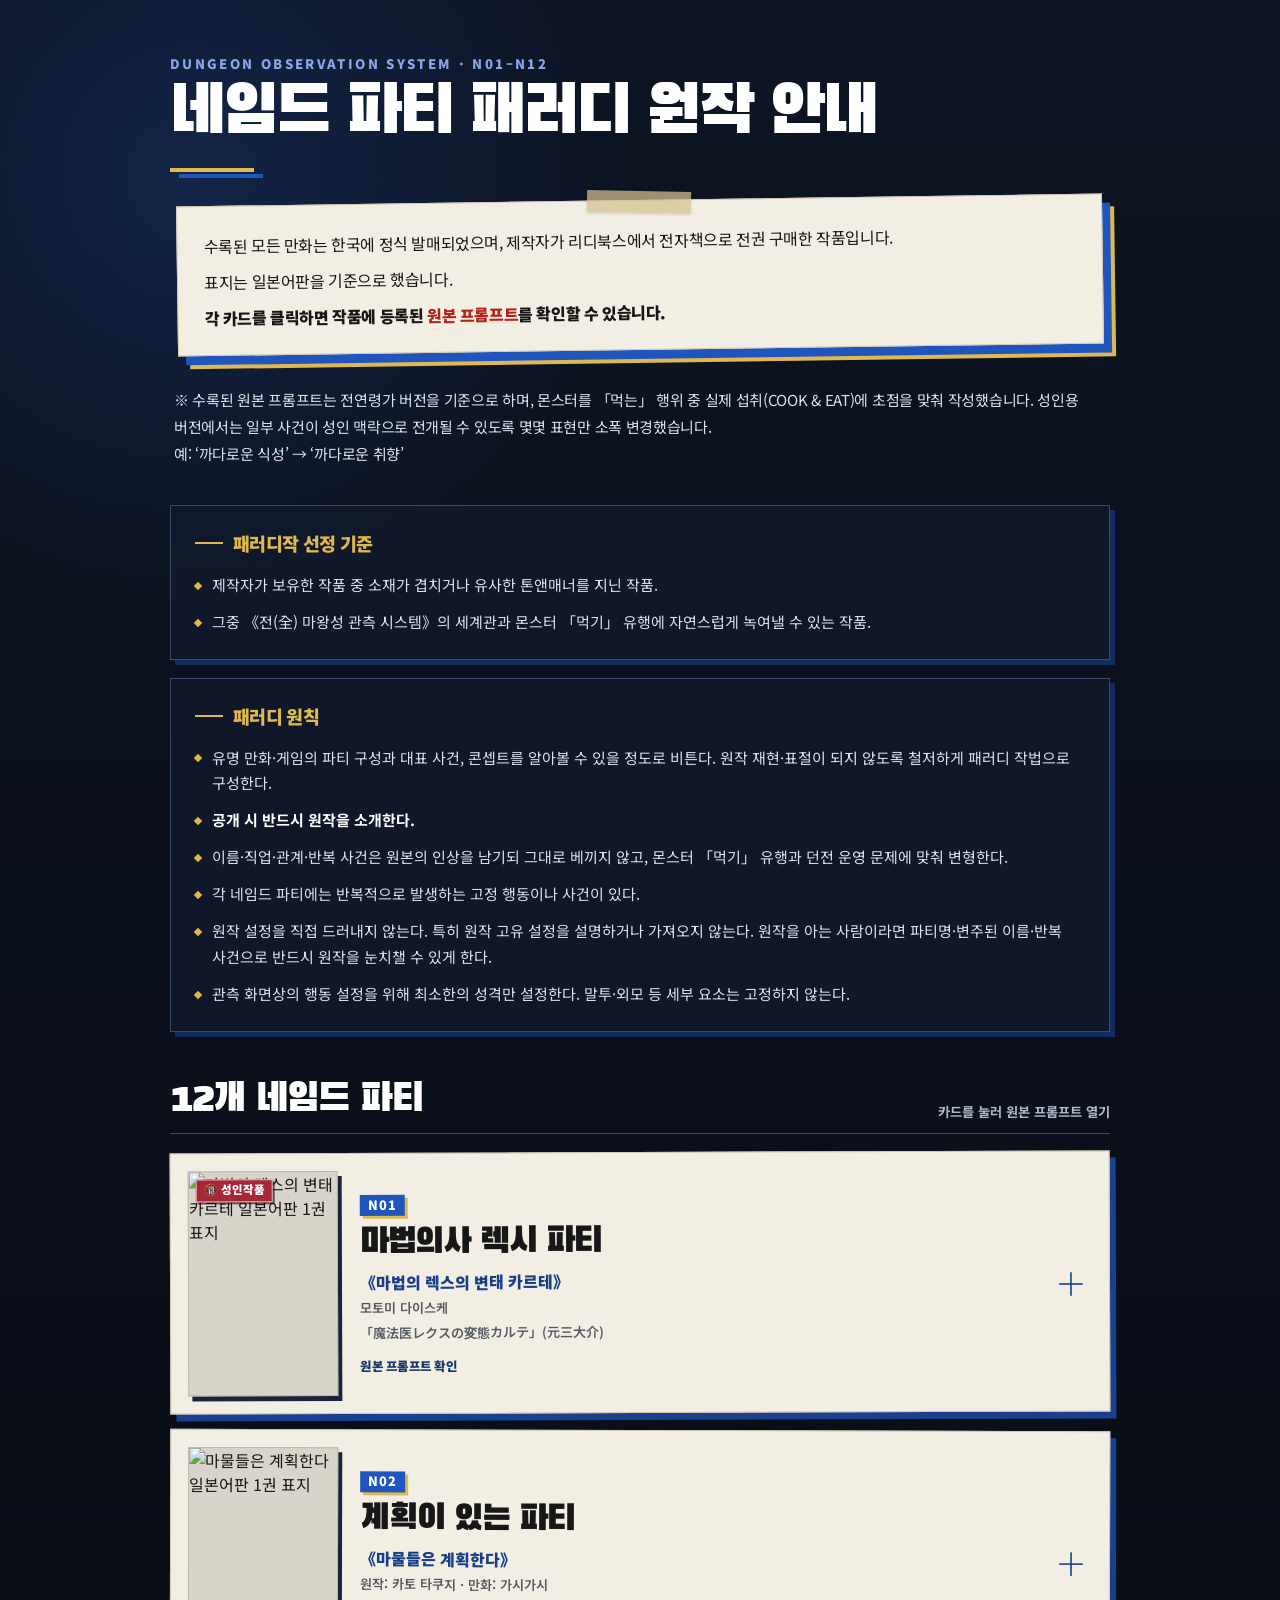
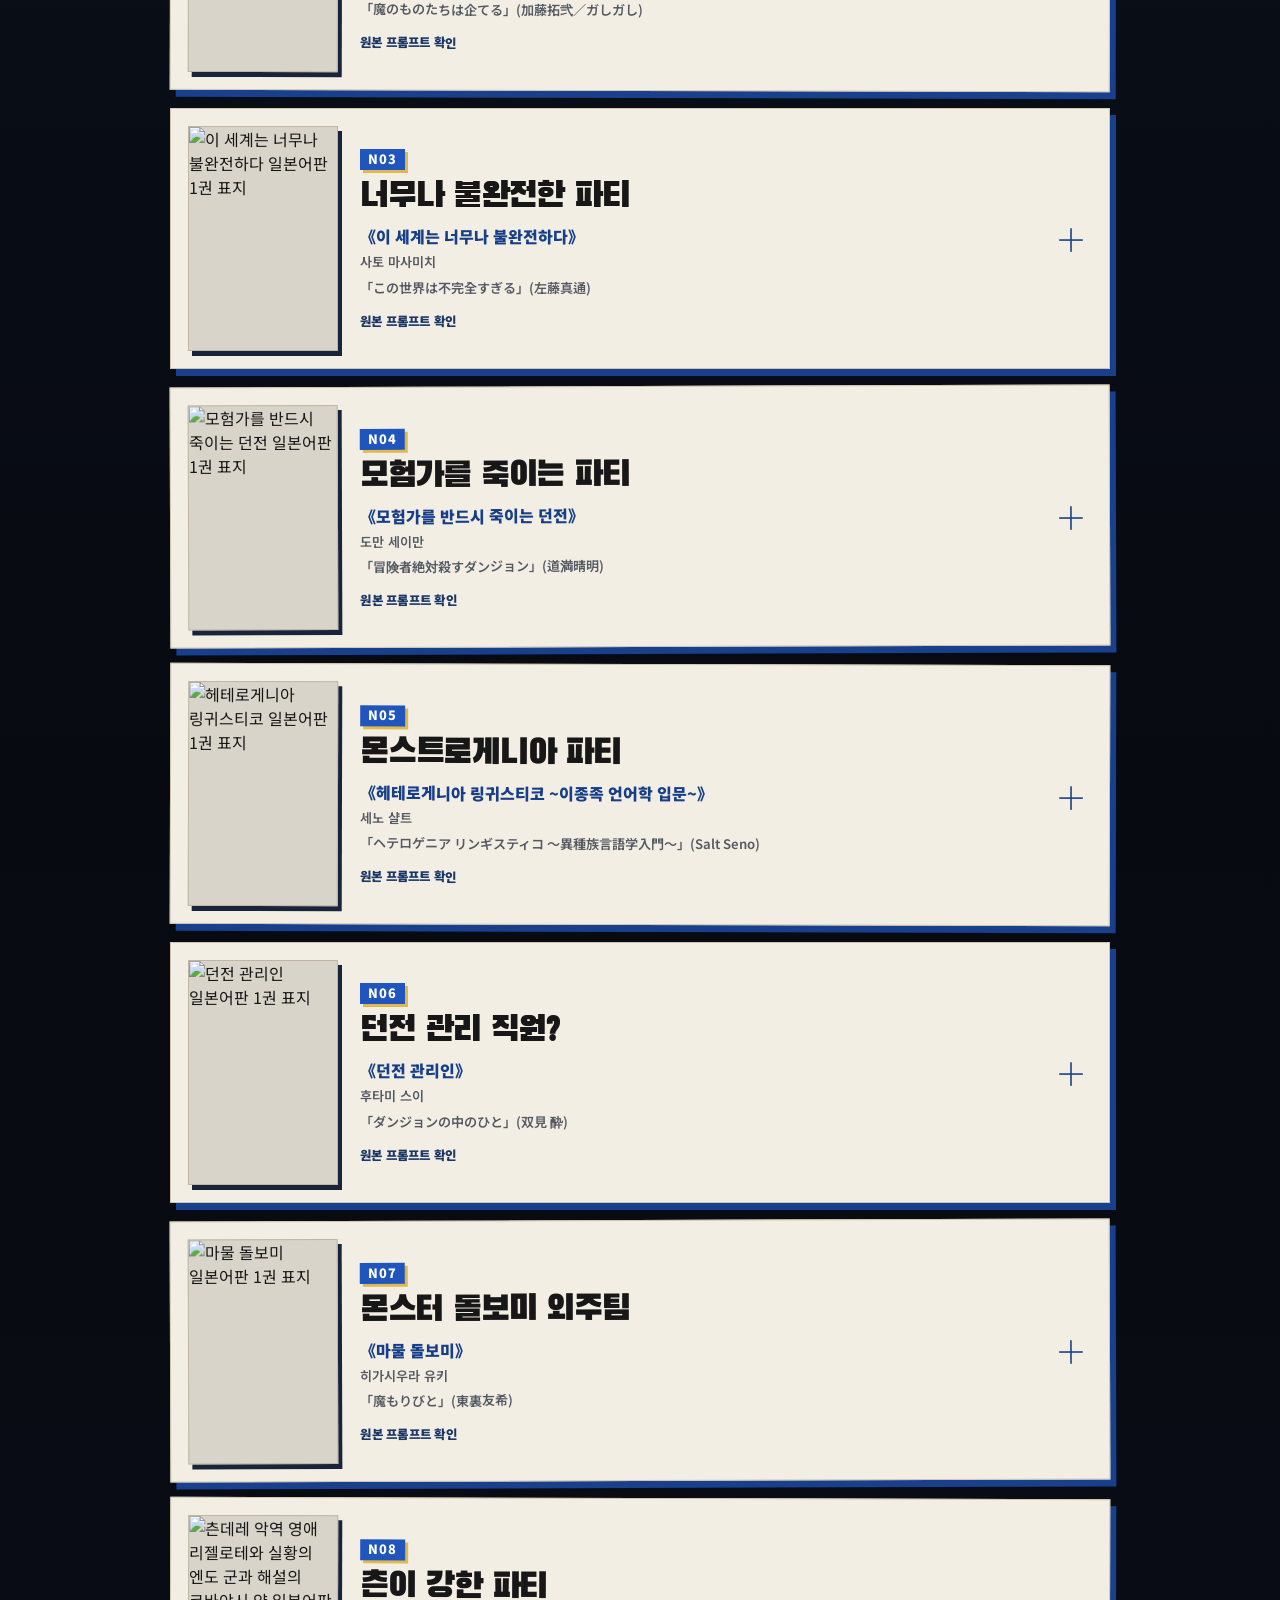
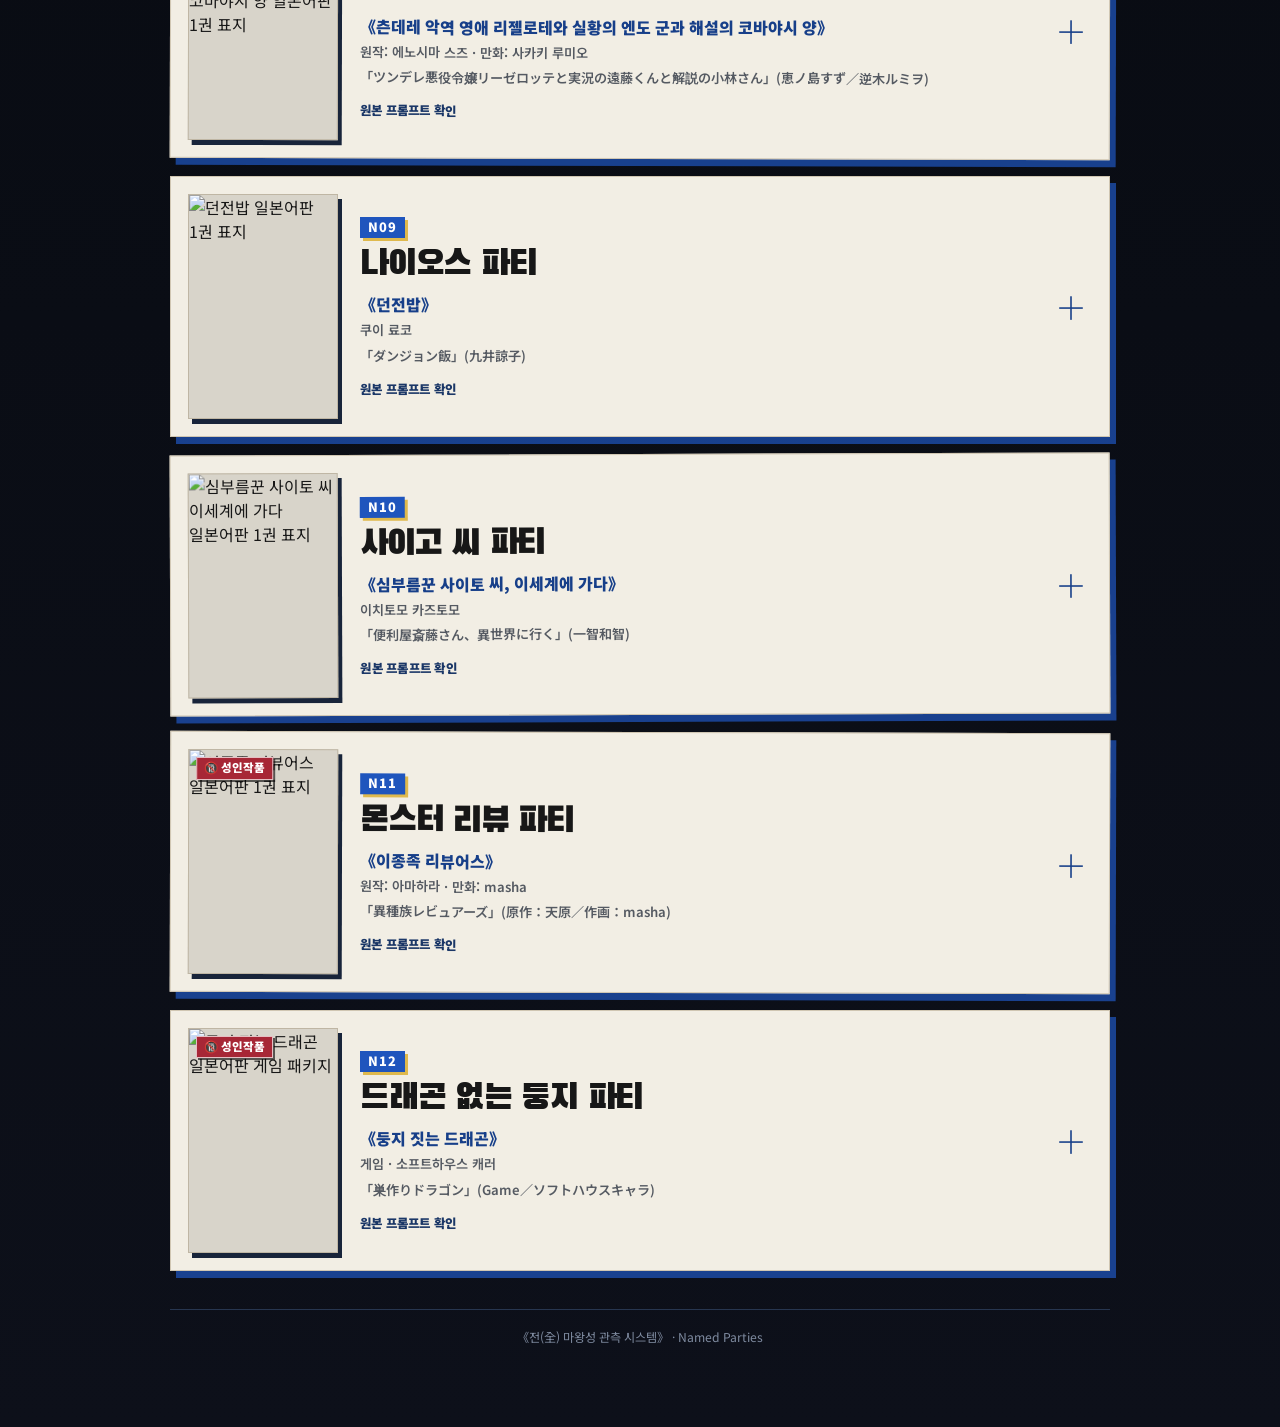
==== commit 064fdb5b: "Replace card position" ====
--- a/dungeon/named-parties.html
+++ b/dungeon/named-parties.html
@@ -479,6 +479,15 @@
       <p class="version-note">※ 수록된 원본 프롬프트는 전연령가 버전을 기준으로 하며, 몬스터를 「먹는」 행위 중 실제 섭취(COOK &amp; EAT)에 초점을 맞춰 작성했습니다. 성인용 버전에서는 일부 사건이 성인 맥락으로 전개될 수 있도록 몇몇 표현만 소폭 변경했습니다.<br>예: ‘까다로운 식성’ → ‘까다로운 취향’</p>
 
       <div class="guide-grid">
+
+        <section class="guide-panel" aria-labelledby="criteria-title">
+          <h2 class="section-label" id="criteria-title">패러디작 선정 기준</h2>
+          <ul>
+            <li>제작자가 보유한 작품 중 소재가 겹치거나 유사한 톤앤매너를 지닌 작품.</li>
+            <li>그중 《전(全) 마왕성 관측 시스템》의 세계관과 몬스터 「먹기」 유행에 자연스럽게 녹여낼 수 있는 작품.</li>
+          </ul>
+        </section>
+        
         <section class="guide-panel" aria-labelledby="principles-title">
           <h2 class="section-label" id="principles-title">패러디 원칙</h2>
           <ul>
@@ -490,14 +499,7 @@
             <li>관측 화면상의 행동 설정을 위해 최소한의 성격만 설정한다. 말투·외모 등 세부 요소는 고정하지 않는다.</li>
           </ul>
         </section>
-
-        <section class="guide-panel" aria-labelledby="criteria-title">
-          <h2 class="section-label" id="criteria-title">패러디작 선정 기준</h2>
-          <ul>
-            <li>제작자가 구매한 작품 중 소재가 겹치거나 유사한 톤앤매너를 지닌 작품.</li>
-            <li>그중 《전(全) 마왕성 관측 시스템》의 세계관과 몬스터 「먹기」 유행에 자연스럽게 녹여낼 수 있는 작품.</li>
-          </ul>
-        </section>
+        
       </div>
     </header>
 
